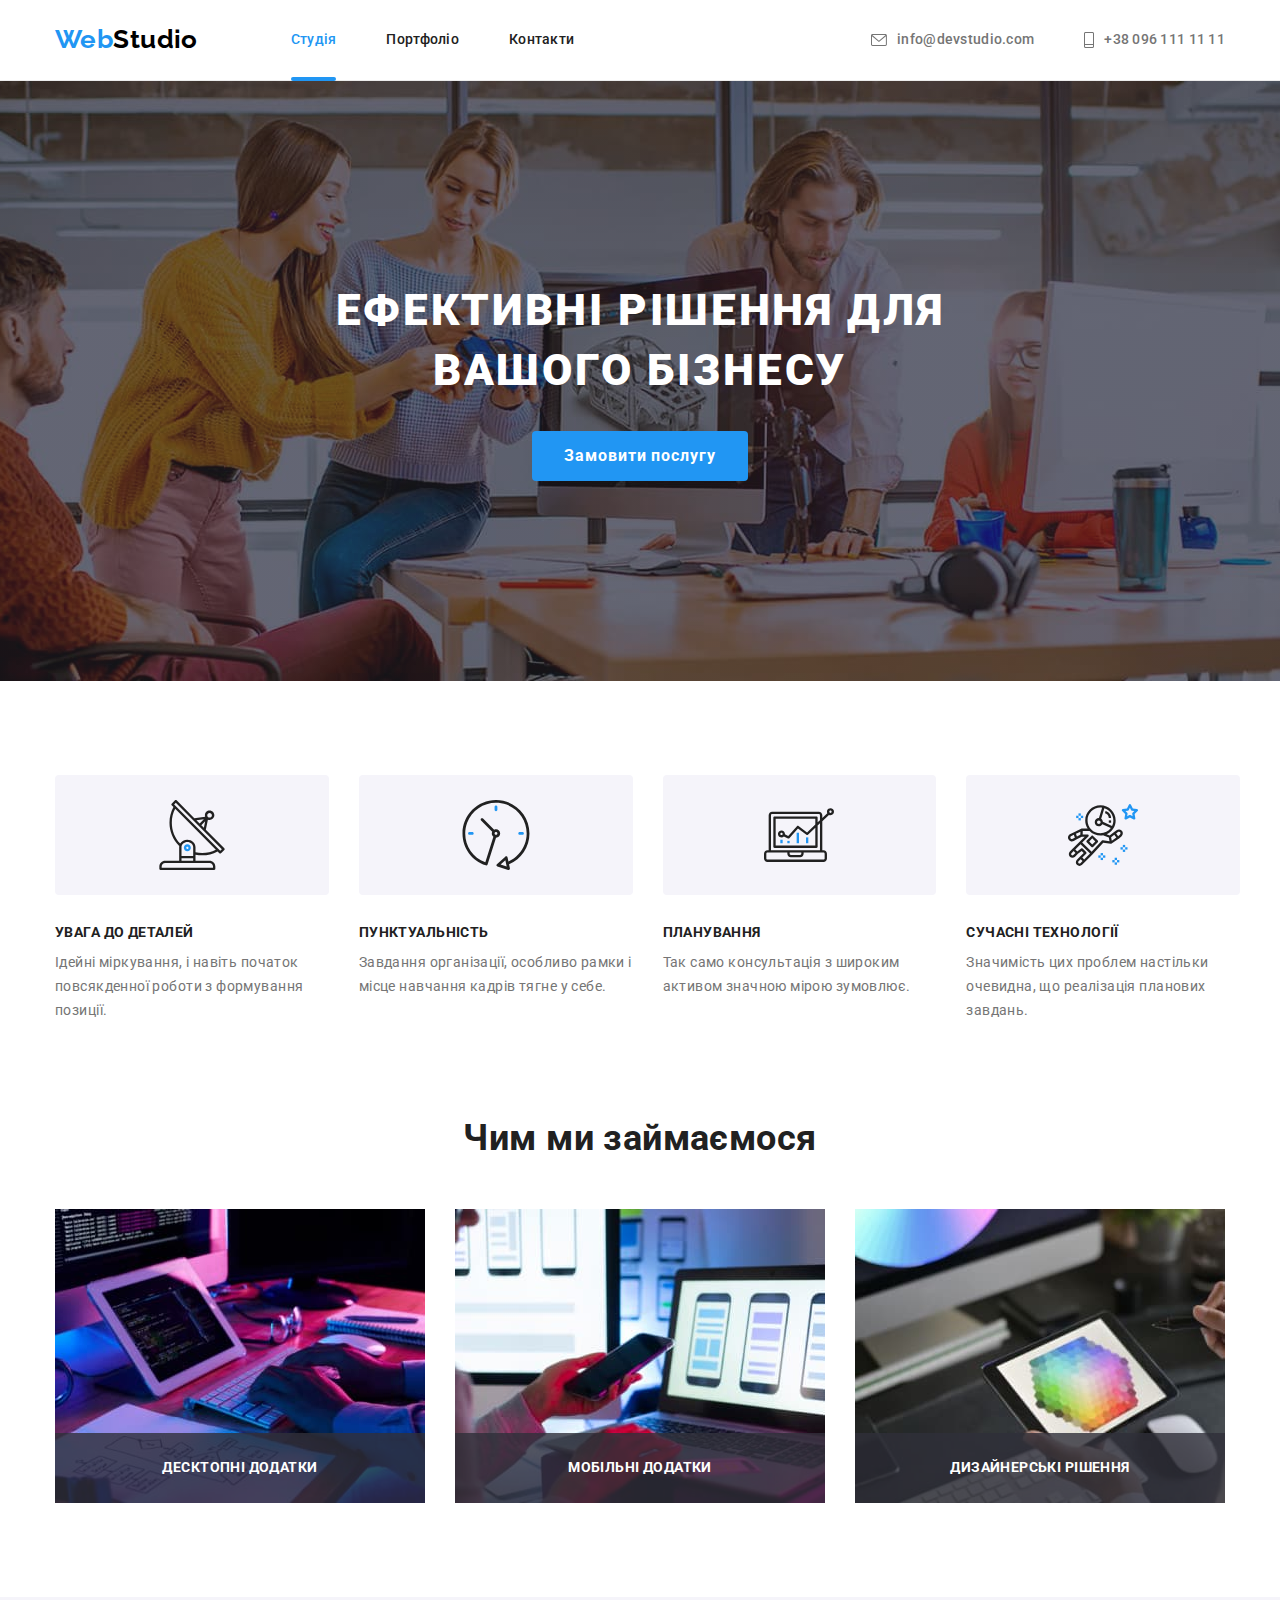
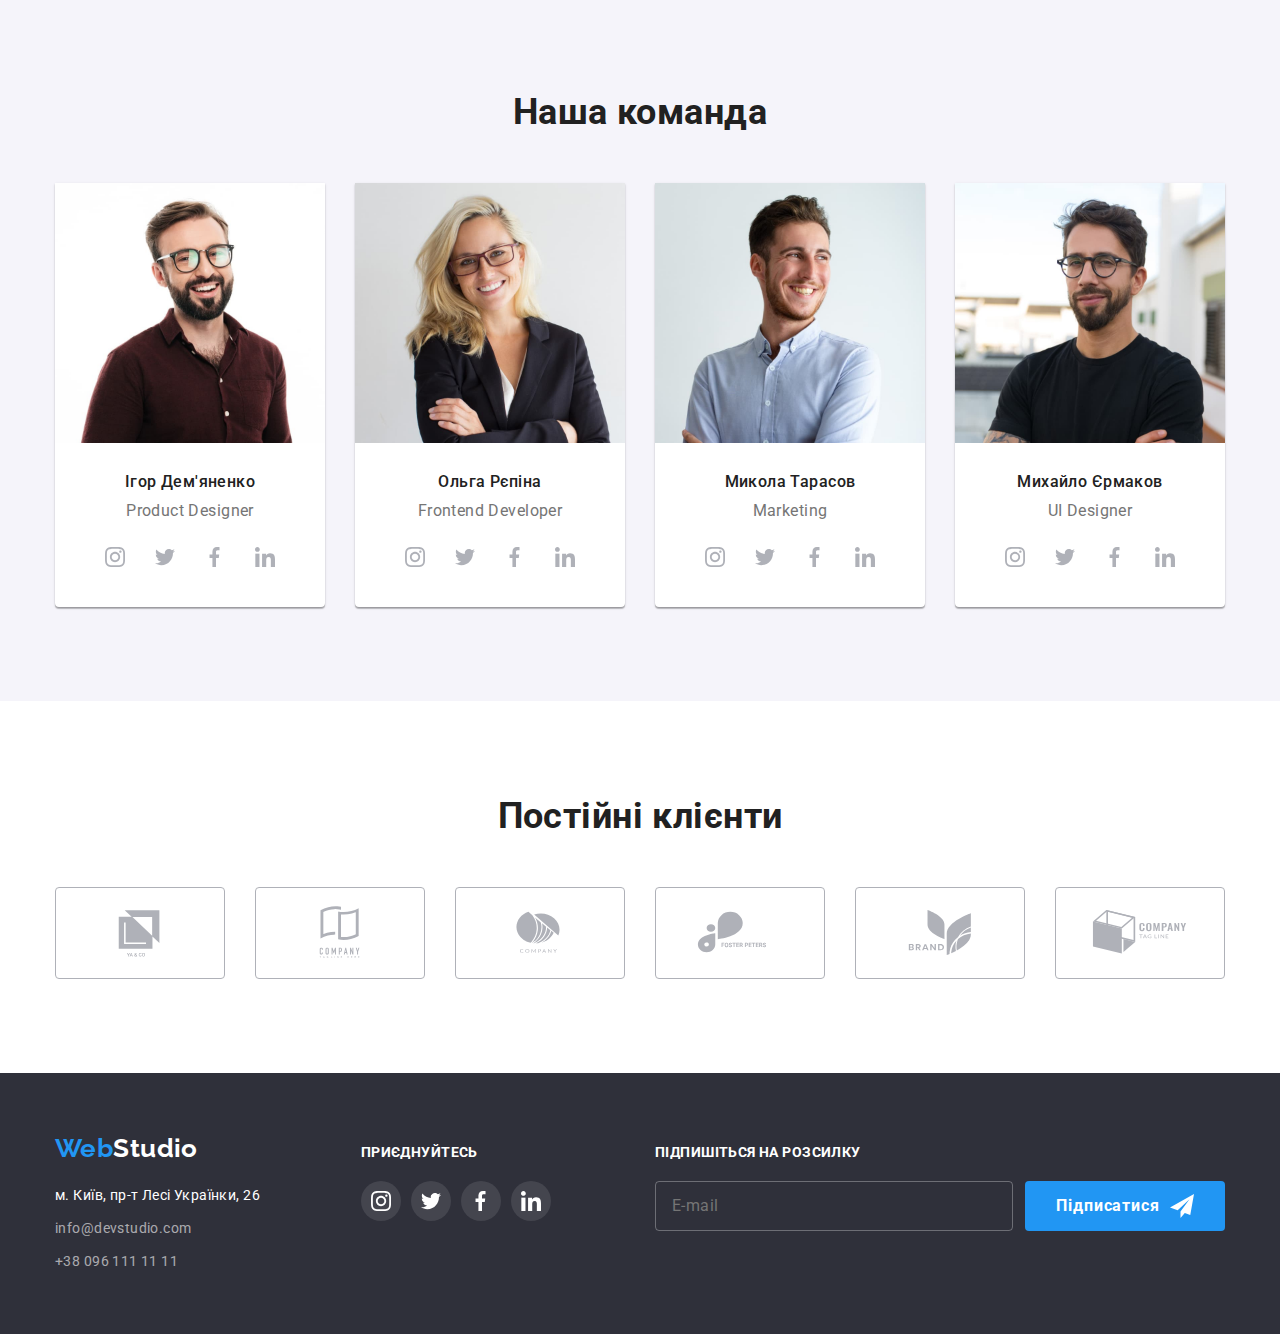
==== index.html @ f3675ee9 "copy 06 and add scss" ====
<!DOCTYPE html>
<html lang="uk">
  <head>
    <meta charset="UTF-8" />
    <meta http-equiv="X-UA-Compatible" content="IE=edge" />
    <meta name="viewport" content="width=device-width, initial-scale=1.0" />
    <title>WebStudio</title>
    <link
      href="https://fonts.googleapis.com/css2?family=Montserrat:wght@400;700&family=Raleway:wght@700&family=Roboto:wght@400;500;700;900&display=swap"
      rel="stylesheet"
    />
    <link
      rel="stylesheet"
      href="https://cdnjs.cloudflare.com/ajax/libs/modern-normalize/1.1.0/modern-normalize.min.css"
    />
    <link rel="stylesheet" href="./css/styles.css" />
  </head>
  <body>
    <!--===================Шапка=======================-->
    <header class="header">
      <div class="conteiner">
        <nav class="nav">
          <a class="logo link" href="./index.html"><span class="web">Web</span>Studio</a>
          <ul class="site-nav">
            <li class="item">
              <a class="link nav-link studio-link" href="./index.html">Студія</a>
            </li>
            <li class="item">
              <a class="link nav-link" href="./portfolio.html">Портфоліо</a>
            </li>
            <li class="item">
              <a class="link nav-link" href="/">Контакти</a>
            </li>
          </ul>
        </nav>
        <ul class="contact-header">
          <li>
            <a class="link mail" href="mailto:info@devstudio.com">
              <svg width="16" height="12" class="icon-mail">
                <use href="./images/sprite.svg#icon-leter"></use>
              </svg>
              info@devstudio.com</a
            >
          </li>
          <li>
            <a class="link tel" href="tel:+380961111111">
              <svg width="10" height="16" class="icon-tel">
                <use href="./images/sprite.svg#icon-phone"></use>
              </svg>
              +38 096 111 11 11</a
            >
          </li>
        </ul>
      </div>
    </header>
    <main>
      <!--==========Головна секція замовлення==========-->
      <section class="hero section">
        <h1 class="hero-title">Ефективні рішення для вашого бізнесу</h1>
        <button class="hero-btn" type="button" data-modal-open>Замовити послугу</button>
      </section>
      <!--==========Секція переваг==========-->
      <section class="section">
        <div class="conteiner">
          <h2 class="titel-none">Наші переваги</h2>
          <ul class="benefits">
            <li class="item">
              <div class="benefits-icon">
                <svg width="70" height="70">
                  <use href="./images/sprite.svg#icon-antenna"></use>
                </svg>
              </div>
              <h3 class="benefits-titel">Увага до деталей</h3>
              <p class="benefits-text">
                Ідейні міркування, і навіть початок повсякденної роботи з формування позиції.
              </p>
            </li>
            <li class="item">
              <div class="benefits-icon">
                <svg width="70" height="70">
                  <use href="./images/sprite.svg#icon-clock"></use>
                </svg>
              </div>

              <h3 class="benefits-titel">Пунктуальність</h3>
              <p class="benefits-text">
                Завдання організації, особливо рамки і місце навчання кадрів тягне у себе.
              </p>
            </li>
            <li class="item">
              <div class="benefits-icon">
                <svg width="70" height="70">
                  <use href="./images/sprite.svg#icon-diagram"></use>
                </svg>
              </div>

              <h3 class="benefits-titel">Планування</h3>
              <p class="benefits-text">
                Так само консультація з широким активом значною мірою зумовлює.
              </p>
            </li>
            <li class="item">
              <div class="benefits-icon">
                <svg width="70" height="70">
                  <use href="./images/sprite.svg#icon-astronaut"></use>
                </svg>
              </div>

              <h3 class="benefits-titel">Сучасні технології</h3>
              <p class="benefits-text">
                Значимість цих проблем настільки очевидна, що реалізація планових завдань.
              </p>
            </li>
          </ul>
        </div>
      </section>
      <!--==========Чим ми займаємося==========-->
      <section class="what-doing-section section">
        <div class="conteiner">
          <h2 class="titel-section">Чим ми займаємося</h2>
          <ul class="what-doing">
            <li class="item">
              <div class="what-doing-conteiner">
                <img
                  src="./images/box-1.jpg"
                  alt="Фото екрану планшета та монітора на яких проглядається HTML код"
                  width="370"
                  height="294"
                />
                <p class="text-doing">Десктопні додатки</p>
              </div>
            </li>
            <li class="item">
              <div class="what-doing-conteiner">
                <img
                  src="./images/box-2.jpg"
                  alt="Фото моніторів де показано пкриклад адаптації веб сторінки на смартфон"
                  width="370"
                  height="294"
                />
                <p class="text-doing">Мобільні додатки</p>
              </div>
            </li>
            <li class="item">
              <div class="what-doing-conteiner">
                <img
                  src="./images/box-3.jpg"
                  alt="Плітра кольорів на екрані планшету"
                  width="370"
                  height="294"
                />
                <p class="text-doing">Дизайнерські рішення</p>
              </div>
            </li>
          </ul>
        </div>
      </section>
      <!--==========Наша команда==========-->
      <section class="team-section section">
        <div class="conteiner">
          <h2 class="titel-section team-titel">Наша команда</h2>
          <ul class="team">
            <li class="item">
              <img
                src="./images/tcard-1.jpg"
                alt="На фото Ігор Дем'яненко (Product Designer)"
                width="270"
                height="260"
              />
              <h3 class="team-name">Ігор Дем'яненко</h3>
              <p class="team-position">Product Designer</p>
              <div class="team-link">
                <ul>
                  <li>
                    <a href="/">
                      <svg width="20" height="20" class="social-media">
                        <use href="./images/sprite.svg#icon-instagram"></use></svg
                    ></a>
                  </li>
                  <li>
                    <a href="/">
                      <svg width="20" height="20" class="social-media">
                        <use href="./images/sprite.svg#icon-twitter"></use></svg
                    ></a>
                  </li>
                  <li>
                    <a href="/">
                      <svg width="20" height="20" class="social-media">
                        <use href="./images/sprite.svg#icon-facebook"></use></svg
                    ></a>
                  </li>
                  <li>
                    <a href="/">
                      <svg width="20" height="20" class="social-media">
                        <use href="./images/sprite.svg#icon-linkedin"></use></svg
                    ></a>
                  </li>
                </ul>
              </div>
            </li>
            <li class="item">
              <img
                src="./images/tcard-2.jpg"
                alt="На фото Ольга Рєпіна (Frontend Developer)"
                width="270"
                height="260"
              />
              <h3 class="team-name">Ольга Рєпіна</h3>
              <p class="team-position">Frontend Developer</p>
              <div class="team-link">
                <ul>
                  <li>
                    <a href="/">
                      <svg width="20" height="20" class="social-media">
                        <use href="./images/sprite.svg#icon-instagram"></use></svg
                    ></a>
                  </li>
                  <li>
                    <a href="/">
                      <svg width="20" height="20" class="social-media">
                        <use href="./images/sprite.svg#icon-twitter"></use></svg
                    ></a>
                  </li>
                  <li>
                    <a href="/">
                      <svg width="20" height="20" class="social-media">
                        <use href="./images/sprite.svg#icon-facebook"></use></svg
                    ></a>
                  </li>
                  <li>
                    <a href="/">
                      <svg width="20" height="20" class="social-media">
                        <use href="./images/sprite.svg#icon-linkedin"></use></svg
                    ></a>
                  </li>
                </ul>
              </div>
            </li>
            <li class="item">
              <img
                src="./images/tcard-3.jpg"
                alt="На фото Микола Тарасов (Marketing)"
                width="270"
                height="260"
              />
              <h3 class="team-name">Микола Тарасов</h3>
              <p class="team-position">Marketing</p>
              <div class="team-link">
                <ul>
                  <li>
                    <a href="/">
                      <svg width="20" height="20" class="social-media">
                        <use href="./images/sprite.svg#icon-instagram"></use></svg
                    ></a>
                  </li>
                  <li>
                    <a href="/">
                      <svg width="20" height="20" class="social-media">
                        <use href="./images/sprite.svg#icon-twitter"></use></svg
                    ></a>
                  </li>
                  <li>
                    <a href="/">
                      <svg width="20" height="20" class="social-media">
                        <use href="./images/sprite.svg#icon-facebook"></use></svg
                    ></a>
                  </li>
                  <li>
                    <a href="/">
                      <svg width="20" height="20" class="social-media">
                        <use href="./images/sprite.svg#icon-linkedin"></use></svg
                    ></a>
                  </li>
                </ul>
              </div>
            </li>
            <li class="item">
              <img
                src="./images/tcard-4.jpg"
                alt="На фото Михайло Єрмаков (Ul Designer)"
                width="270"
                height="260"
              />
              <h3 class="team-name">Михайло Єрмаков</h3>
              <p class="team-position">UI Designer</p>
              <div class="team-link">
                <ul>
                  <li>
                    <a href="/">
                      <svg width="20" height="20" class="social-media">
                        <use href="./images/sprite.svg#icon-instagram"></use></svg
                    ></a>
                  </li>
                  <li>
                    <a href="/">
                      <svg width="20" height="20" class="social-media">
                        <use href="./images/sprite.svg#icon-twitter"></use></svg
                    ></a>
                  </li>
                  <li>
                    <a href="/">
                      <svg width="20" height="20" class="social-media">
                        <use href="./images/sprite.svg#icon-facebook"></use></svg
                    ></a>
                  </li>
                  <li>
                    <a href="/">
                      <svg width="20" height="20" class="social-media">
                        <use href="./images/sprite.svg#icon-linkedin"></use></svg
                    ></a>
                  </li>
                </ul>
              </div>
            </li>
          </ul>
        </div>
      </section>
      <!--====================Постійні клієнти====================-->
      <section class="client-section section">
        <div class="conteiner">
          <h2 class="titel-section clien-titel">Постійні клієнти</h2>
          <ul class="client">
            <li class="item">
              <a href="/">
                <div class="client-icon">
                  <svg width="106" height="60" class="company-icon">
                    <use href="./images/sprite.svg#icon-company-1"></use>
                  </svg>
                </div>
              </a>
            </li>
            <li class="item">
              <a href="/"
                ><div class="client-icon">
                  <svg width="106" height="60" class="company-icon">
                    <use href="./images/sprite.svg#icon-company-2"></use>
                  </svg></div
              ></a>
            </li>
            <li class="item">
              <a href="/"
                ><div class="client-icon">
                  <svg width="106" height="60" class="company-icon">
                    <use href="./images/sprite.svg#icon-company-3"></use>
                  </svg></div
              ></a>
            </li>
            <li class="item">
              <a href="/"
                ><div class="client-icon">
                  <svg width="106" height="60" class="company-icon">
                    <use href="./images/sprite.svg#icon-company-4"></use>
                  </svg></div
              ></a>
            </li>
            <li class="item">
              <a href="/"
                ><div class="client-icon">
                  <svg width="106" height="60" class="company-icon">
                    <use href="./images/sprite.svg#icon-company-5"></use>
                  </svg></div
              ></a>
            </li>
            <li class="item">
              <a href="/"
                ><div class="client-icon">
                  <svg width="106" height="60" class="company-icon">
                    <use href="./images/sprite.svg#icon-company-6"></use>
                  </svg></div
              ></a>
            </li>
          </ul>
        </div>
      </section>
    </main>
    <!--==========Підвал==========-->
    <footer class="footer">
      <div class="conteiner footer-adress">
        <div>
          <a class="logo link footer-logo" href="./index.html"
            ><span class="web">Web</span>Studio</a
          >
          <address class="address">
            <ul class="list-adress">
              <li class="list">
                <a
                  class="adress-link link"
                  href="https://goo.gl/maps/8zeP9j5eDiiV9xNEA"
                  target="_blank"
                >
                  м. Київ, пр-т Лесі Українки, 26</a
                >
              </li>
              <li class="list">
                <a class="link footer-mail" href="mailto:info@devstudio.com">info@devstudio.com</a>
              </li>
              <li class="list">
                <a class="link footer-tel" href="tel:+380961111111">+38 096 111 11 11</a>
              </li>
            </ul>
          </address>
        </div>
        <div class="join">
          <p class="join-text">Приєднуйтесь</p>
          <ul class="social-media-footer">
            <li>
              <a href="/"
                ><svg width="20" height="20" class="social-media">
                  <use href="./images/sprite.svg#icon-instagram"></use></svg
              ></a>
            </li>
            <li>
              <a href="/"
                ><svg width="20" height="20" class="social-media">
                  <use href="./images/sprite.svg#icon-twitter"></use></svg
              ></a>
            </li>
            <li>
              <a href="/"
                ><svg width="20" height="20" class="social-media">
                  <use href="./images/sprite.svg#icon-facebook"></use></svg
              ></a>
            </li>
            <li>
              <a href="/"
                ><svg width="20" height="20" class="social-media">
                  <use href="./images/sprite.svg#icon-linkedin"></use></svg
              ></a>
            </li>
          </ul>
        </div>
        <div class="sign-up">
          <p class="join-text">Підпишіться на розсилку</p>
          <form class="sign-up-form">
            <input
              type="email"
              class="sign-up-form-imput"
              name="user_email"
              placeholder="E-mail"
              required
            />
            <button type="submit" class="sing-up-btn">
              <span class="sing-up-btn-text">Підписатися</span>
            </button>
          </form>
        </div>
      </div>
    </footer>

    <!-- ==========Modal's Windows========== -->

    <div class="backdrop is-hidden" data-modal>
      <div class="order-modal">
        <button type="button" class="btn-modal" data-modal-close>
          <svg width="18px" height="18px">
            <use href="./images/sprite.svg#icon-close"></use>
          </svg>
        </button>

        <form class="modal-form">
          <p class="modal-form-titel">Залиште свої дані, ми вам передзвонимо</p>

          <label class="modal-form-label">
            <span class="modal-form-label-imput">Ім'я</span>
            <span class="modal-form-imput-icon">
              <input
                type="text"
                class="modal-form-user-input"
                name="user-name"
                required
                pattern="[a-zA-Zа-яА-ЯїЇіІ]+"
              />
              <svg width="18px" height="18px" class="modal-form-icon">
                <use href="./images/sprite.svg#icon-person"></use>
              </svg>
            </span>
          </label>

          <label class="modal-form-label">
            <span class="modal-form-label-imput">Телефон</span>
            <span class="modal-form-imput-icon">
              <input type="tel" class="modal-form-user-input" name="user-tel" required />
              <svg width="18px" height="18px" class="modal-form-icon">
                <use href="./images/sprite.svg#icon-phone-modal"></use>
              </svg>
            </span>
          </label>

          <label class="modal-form-label">
            <span class="modal-form-label-imput">Пошта</span>
            <span class="modal-form-imput-icon">
              <input type="email" class="modal-form-user-input" name="user-mail" required />
              <svg width="18px" height="18px" class="modal-form-icon">
                <use href="./images/sprite.svg#icon-leter-modal"></use>
              </svg>
            </span>
          </label>

          <label class="modal-form-label modal-form-label-textarea">
            <span class="modal-form-label-imput">Коментар</span>
            <textarea
              name="user-message"
              class="modal-form-user-message"
              placeholder="Введіть текст"
            ></textarea>
          </label>

          <label class="modal-form-user-condition">
            <input type="checkbox" class="modal-checkbox" required />
            <span class="icon-checkbox"></span>
            <span class="checkbox-text"
              >Погоджуюся з розсилкою та приймаю
              <a href="#" class="modal-form-user-condition-link">Умови договору</a>
            </span></label
          >
          <button type="submit" class="modal-form-btn-send">Відправити</button>
        </form>
      </div>
    </div>
    <script src="./js/modal.js"></script>
  </body>
</html>
---- css/styles.css ----
:root {
  --accent-color: #2196f3;
  --titel-color: #212121;
  --text-color: #757575;
  --footer-color: rgba(255, 255, 255, 0.6);
  --clien-icon: rgba(175, 177, 184, 1);
  --time-cube: cubic-bezier(0.4, 0, 0.2, 1);
}

html {
  box-sizing: border-box;
}

a {
  text-decoration: none;
  color: inherit;
}

body {
  background-color: #fff;
  color: var(--text-color);
  font-family: 'Roboto', font-family;
  font-size: 14px;
  letter-spacing: 0.03em;
}

h1,
h2,
h3,
h4,
p,
ul {
  margin: 0;
}

ul {
  padding-left: 0;
  list-style: none;
}

img {
  display: block;
  max-width: 100%;
  height: auto;
}

/* ==========hide titel========== */
.titel-none {
  position: absolute;
  width: 1px;
  height: 1px;
  margin: -1px;
  border: 0;
  padding: 0;
  white-space: nowrap;
  clip-path: inset(100%);
  clip: rect(0 0 0 0);
  overflow: hidden;
}

/* --==========header==========-- */

.conteiner {
  width: 1200px;
  margin-left: auto;
  margin-right: auto;
  align-items: center;
  padding-left: 15px;
  padding-right: 15px;
  /* outline: 1px solid rgb(248, 135, 135); */
}

.header .conteiner {
  display: flex;
  align-items: center;
}

.section {
  padding-top: 94px;
  padding-bottom: 94px;
  /* outline: 1px solid green; */
}

.header {
  border-bottom-width: 1px;
  border-bottom-style: solid;
  border-bottom-color: #ececec;
}

/* ==========logo========== */
.logo {
  font-family: 'Raleway', font-family;
  font-weight: 700;
  font-size: 26px;
  line-height: 1.19;
  color: #000000;
  padding-top: 24px;
  padding-bottom: 25px;
  margin-right: 93px;
}

.web {
  color: var(--accent-color);
}

/* ==========nav========== */

.site-nav,
.nav {
  display: flex;
  align-items: center;
}

.site-nav .item {
  margin-right: 50px;
}

.site-nav .item:last-child {
  margin-right: 0;
}

.nav-link,
.studio-link {
  position: relative;
}

.nav-link::after {
  display: inline-block;
  content: '';
  position: absolute;
  bottom: -1px;
  right: 0;

  background-color: var(--accent-color);
  border-radius: 2px;

  width: 100%;
  height: 4px;

  transform: scaleX(0);

  transition: transform 250ms var(--time-cube);
}

.nav-link:hover::after {
  transform: scaleX(1);
}

.studio-link.nav-link::after,
.portfolio-link.nav-link::after {
  transform: scaleX(1);
}

.contact-header {
  display: flex;
  margin-left: auto;
}

.contact-header .link {
  padding-top: 32px;
  padding-bottom: 32px;
}

.contact-header li:first-child {
  margin-right: 50px;
}
.contact-header a {
  display: flex;
  align-items: center;
}

.icon-mail,
.icon-tel {
  margin-right: 10px;
  fill: var(--text-color);
}

.mail .icon-mail,
.tel .icon-tel {
  transition: fill 250ms var(--time-cube);
}

.mail:hover .icon-mail,
.mail:focus .icon-mail {
  fill: var(--accent-color);
}

.tel:hover .icon-tel,
.tel:focus .icon-tel {
  fill: var(--accent-color);
}

.nav-link {
  display: block;
  font-weight: 500;
  line-height: 1.14;
  letter-spacing: 0.02em;
  color: var(--titel-color);
  padding-top: 32px;
  padding-bottom: 32px;
}

.studio-link,
.portfolio-link {
  color: var(--accent-color);
}

.mail,
.tel {
  font-weight: 500;
  line-height: 1.14;
  letter-spacing: 0.02em;
  color: var(--text-color);
}

.mail:hover,
.tel:hover,
.nav-link:hover {
  color: var(--accent-color);
}

.mail:focus,
.tel:focus,
.nav-link:focus {
  color: var(--accent-color);
}

.nav-link,
.mail,
.tel {
  transition: color 250ms var(--time-cube);
}

/* ==========body========== */
/* ==========Hero section========== */

.hero {
  text-align: center;
  padding: 200px 0;
  max-width: 1600px;
  min-height: 600px;
  background-color: #2f303a;
  background-image: linear-gradient(to right, rgba(47, 48, 58, 0.4), rgba(47, 48, 58, 0.4)),
    url(../images/background.jpg);
  background-size: cover;
  background-position: center;
  margin: 0 auto;
}

.hero-title {
  font-weight: 900;
  font-size: 44px;
  line-height: 1.36;
  letter-spacing: 0.06em;
  text-transform: uppercase;
  color: #fff;
  margin-bottom: 30px;
  width: 696px;
  margin-left: auto;
  margin-right: auto;
}

.hero-btn {
  font-weight: 700;
  font-size: 16px;
  line-height: 1.88;
  letter-spacing: 0.06em;
  background-color: var(--accent-color);
  color: #fff;
  cursor: pointer;
  border: 0;
  padding: 10px 32px;
  border-radius: 4px;
  transition: background-color 250ms var(--time-cube);
}

.hero-btn:hover,
.hero-btn:focus {
  background-color: #188ce8;
}

/* ==========Benefits section========== */

.benefits,
.what-doing,
.team {
  display: flex;
  margin-left: -15px;
  margin-right: -15px;
}

.benefits .item {
  width: calc((100% - 90px) / 4);
  margin-right: 15px;
  margin-left: 15px;
}

.benefits-icon {
  display: flex;
  background: #f5f4fa;
  height: 120px;
  border-radius: 4px;
  justify-content: center;
  align-items: center;
}

.benefits .item:last-child {
  margin-right: 0;
}

.benefits-titel {
  margin-bottom: 10px;
  margin-top: 30px;
  font-size: 14px;
  line-height: 1.14;
  text-transform: uppercase;
  color: var(--titel-color);
}

.benefits-text {
  line-height: 1.71;
}

/* ==========What we doing========== */

.what-doing-section {
  padding-top: 0;
}

.titel-section {
  font-size: 36px;
  line-height: 1.17;
  text-align: center;
  color: var(--titel-color);
  margin-bottom: 50px;
}

.what-doing .item {
  position: relative;
  width: calc((100% - 60px) / 3);
  margin-right: 15px;
  margin-left: 15px;
}

.what-doing-conteiner {
  position: relative;
}

.what-doing .item:last-child {
  margin-bottom: 0;
}

.text-doing {
  display: flex;
  align-items: center;
  justify-content: center;
  position: absolute;
  bottom: 0;
  width: 100%;
  height: 70px;
  text-transform: uppercase;
  font-weight: 700;
  line-height: 1.14;
  background: rgba(47, 48, 58, 0.8);
  color: #ffffff;
}

/* ==========Our team========== */

.team-section {
  background-color: #f5f4fa;
}

.team .item {
  width: calc((100% - 90px) / 4);
  margin-left: 15px;
  margin-right: 15px;
  background-color: #ffffff;
  box-shadow: 0px 1px 3px rgba(0, 0, 0, 0.12), 0px 1px 1px rgba(0, 0, 0, 0.14),
    0px 2px 1px rgba(0, 0, 0, 0.2);
  border-radius: 0px 0px 4px 4px;
}

.team-name {
  font-weight: 500;
  font-size: 16px;
  line-height: 1.18;
  color: var(--titel-color);
  text-align: center;
  padding-top: 30px;
}

.team-position {
  font-size: 16px;
  line-height: 1.18;
  text-align: center;
  margin-top: 10px;
  margin-bottom: 16px;
}

.social-media {
  fill: var(--clien-icon);

  transition: fill 250ms var(--time-cube);
}

.team-link {
  display: flex;
  margin-bottom: 30px;
}

.team-link ul {
  margin-left: auto;
  margin-right: auto;
  display: flex;
  gap: 10px;
  /* text-align: center;
  align-items: center; */
}

.team-link a {
  display: flex;
  margin-left: auto;
  margin-right: auto;
  height: 20px;
  width: 40px;
  height: 40px;
  align-items: center;
  justify-content: center;
  border-radius: 50%;

  transition: background-color 250ms var(--time-cube);
}

.team-link a:hover .social-media,
.team-link a:focus .social-media {
  fill: #fff;
}

.team-link a:hover,
.team-link a:focus {
  background-color: var(--accent-color);
}

/* ==========Client========== */

.client {
  display: flex;
  gap: 30px;
}

.client-icon {
  display: flex;
  justify-content: center;
  align-items: center;
  border: 1px solid var(--clien-icon);
  border-radius: 4px;
  width: 170px;
  height: 92px;
}

.client svg {
  fill: var(--clien-icon);
}

.client-icon:hover,
.client-icon:focus {
  border-color: var(--accent-color);
}

.client-icon:hover .company-icon,
.client-icon:focus .company-icon {
  fill: var(--accent-color);
}

.client-icon {
  transition: border-color 250ms var(--time-cube);
}

.company-icon {
  transition: fill 250ms var(--time-cube);
}

/* ==========Footer========== */
.address {
  font-style: normal;
  line-height: 1.71;
  color: #fff;
  margin-top: 20px;
  text-align: left;
}

.footer {
  padding: 60px 0;
  background-color: #2f303a;
}

.footer-adress {
  display: flex;
  align-items: baseline;
}

.footer-logo,
.adress-link {
  color: #fff;
  padding: 0;
}

.footer-logo {
  display: block;
  max-width: 145px;
}

.list-adress {
  max-width: 231px;
}

.list-adress .list {
  margin-bottom: 9px;
}

.list-adress .list:last-child {
  margin-bottom: 0;
}

.footer-mail,
.footer-tel {
  color: rgba(255, 255, 255, 0.6);

  transition: color 250ms var(--time-cube);
}

.footer-mail:hover,
.footer-tel:hover {
  color: var(--accent-color);
}

.footer-mail:focus,
.footer-tel:focus {
  color: var(--accent-color);
}

.social-media-footer {
  display: flex;
  gap: 10px;
}

.join {
  margin-left: 70px;
}

.join-text {
  text-transform: uppercase;
  font-weight: 700;
  line-height: 1.14;
  color: #ffffff;
  margin-bottom: 20px;
}

.social-media svg {
  fill: #fff;
}

.social-media-footer a {
  display: flex;
  margin-left: auto;
  margin-right: auto;
  height: 20px;
  width: 40px;
  height: 40px;
  align-items: center;
  justify-content: center;
  background-color: rgba(255, 255, 255, 0.1);
  border-radius: 50%;

  transition: background-color 250ms var(--time-cube);
}

.social-media-footer a:hover,
.social-media-footer a:focus {
  background-color: var(--accent-color);
}

.social-media-footer .social-media {
  fill: #fff;
}

.sign-up {
  display: flex;
  flex-direction: column;
  margin-left: auto;
}

.sign-up-form {
  display: flex;
  align-items: center;
}

.sign-up-form-imput {
  padding: 15px 16px;
  width: 358px;
  height: 50px;
  border: 1px solid rgba(255, 255, 255, 0.3);
  background-color: inherit;
  border-radius: 4px;
  font-size: 16px;
  line-height: 1.25;
  letter-spacing: 0.03em;
  outline: none;
  color: #fff;
  box-shadow: 0px 4px 4p rgba(0, 0, 0, 0.15);
  transition: border 250ms var(--time-cube);
}

.sign-up-form-imput:focus-within {
  border: 1px solid var(--accent-color);
}

.sing-up-btn {
  margin-left: 12px;
  min-width: 200px;
  height: 50px;
  border: 0;
  font-weight: 700;
  font-size: 16px;
  line-height: 1.88;
  letter-spacing: 0.06em;
  background-color: var(--accent-color);
  color: #fff;
  cursor: pointer;
  border-radius: 4px;
  transition: background-color 250ms var(--time-cube);
}

.sing-up-btn:hover,
.sing-up-btn:focus {
  background-color: #188ce8;
}

.sing-up-btn-text {
  display: flex;
  align-items: center;
  justify-content: center;
}

.sing-up-btn-text::after {
  display: inline-flex;
  width: 24px;
  height: 24px;
  content: '';
  background-image: url(../images/plane.svg);
  margin-left: 10px;
}

/* ====================portfolio==================== */

.portfolio-btn {
  font-family: inherit;
  font-weight: 500;
  font-size: 16px;
  line-height: 1.62;
  text-align: center;
  color: var(--titel-color);
  cursor: pointer;

  transition: background-color 250ms var(--time-cube), color 250ms var(--time-cube),
    box-shadow 250ms var(--time-cube);
}

.portfolio-btn:hover,
.portfolio-btn:focus {
  color: #fff;
  background-color: var(--accent-color);
  box-shadow: 0px 3px 1px rgba(0, 0, 0, 0.1), 0px 1px 2px rgba(0, 0, 0, 0.08),
    0px 2px 2px rgba(0, 0, 0, 0.12);
}

.all-btn {
  color: #fff;
  background-color: var(--accent-color);
  box-shadow: 0px 3px 1px rgba(0, 0, 0, 0.1), 0px 1px 2px rgba(0, 0, 0, 0.08),
    0px 2px 2px rgba(0, 0, 0, 0.12);
}

.portfolio-titel {
  font-size: 18px;
  line-height: 2;
  letter-spacing: 0.06em;
  color: var(--titel-color);
}

.portfolio-description {
  font-size: 16px;
  line-height: 1.88;
  color: var(--text-color);
  margin-top: 4px;
}

.portfolio-button {
  display: flex;
  justify-content: center;
  margin-bottom: 50px;
}

.portfolio-button .portfolio-btn {
  margin-right: 8px;
  padding: 6px 25px;
  border: none;
  border-radius: 4px;
}

.portfolio-button:last-child {
  margin: 0;
}

.portfolio {
  display: flex;
  flex-wrap: wrap;
}

.portfolio .item {
  width: calc((100% - 60px) / 3);
  margin-right: 30px;
  margin-bottom: 30px;
}

.portfolio .item:nth-last-child(-n + 3) {
  margin-bottom: 0;
}

.portfolio a {
  display: block;
  transition: box-shadow 250ms var(--time-cube);
}

.portfolio a:hover,
.portfolio a:focus {
  box-shadow: 0px 1px 1px rgba(0, 0, 0, 0.12), 0px 4px 4px rgba(0, 0, 0, 0.06),
    1px 4px 6px rgba(0, 0, 0, 0.16);
}

.portfolio-card {
  border-right-width: 1px;
  border-right-style: solid;
  border-right-color: #eeeeee;

  border-bottom-width: 1px;
  border-bottom-style: solid;
  border-bottom-color: #eeeeee;

  border-left-width: 1px;
  border-left-style: solid;
  border-left-color: #eeeeee;

  padding: 20px 24px;
}

.portfolio .item:nth-child(3n) {
  margin-right: 0;
}

.portfolio-img {
  position: relative;
  overflow: hidden;
}

.portfolio-text {
  height: 100%;
  width: 100%;
  font-size: 18px;
  line-height: 1.56;
  letter-spacing: 0.03em;
  color: #fff;
  overflow: auto;
}

.portfilio-overlay {
  position: absolute;
  display: inline-block;
  background-color: rgba(33, 150, 243, 0.9);
  bottom: 0;
  width: 100%;
  padding: 63px 24px;

  transform: translateY(100%);
  transition: transform 250ms var(--time-cube);
  visibility: hidden;
}

.portfolio a:hover .portfilio-overlay,
.portfolio a:focus .portfilio-overlay {
  transform: translateY(0);
  visibility: visible;
}

/* ==========Modal's Windows========== */

.backdrop {
  position: fixed;
  top: 0;
  left: 0;
  width: 100%;
  height: 100%;
  background-color: rgba(0, 0, 0, 0.2);
  z-index: 99;

  visibility: visible;
  opacity: 1;
  transition: opacity 250ms var(--time-cube), visibility 250ms var(--time-cube) 0s;
}

.order-modal {
  position: absolute;
  top: 50%;
  left: 50%;

  width: 528px;
  height: 581px;
  background-color: #fff;
  border-radius: 4px;
  box-shadow: 0px 1px 3px rgba(0, 0, 0, 0.12), 0px 1px 1px rgba(0, 0, 0, 0.14),
    0px 2px 1px rgba(0, 0, 0, 0.2);

  transform: translate(-50%, -50%) scale(1);
  opacity: 1;

  transition: transform 250ms var(--time-cube);
}

.backdrop.is-hidden {
  visibility: hidden;
  opacity: 0;
  pointer-events: none;
}

.backdrop.is-hidden .order-modal {
  transform: translate(-50%, -50%) scale(0.8);
}

.btn-modal {
  position: absolute;
  top: 8px;
  right: 8px;

  display: flex;
  justify-content: center;
  align-items: center;
  width: 30px;
  height: 30px;
  border-radius: 50px;
  cursor: pointer;
  padding: 0;
  background-color: #fff;
  border: 1px solid rgba(0, 0, 0, 0.1);

  transition: fill 250ms var(--time-cube);
}

.btn-modal:hover,
.btn-modal:focus {
  fill: var(--accent-color);
}

.modal-form,
.modal-form-label {
  display: flex;
  flex-direction: column;
  justify-content: center;
}

.modal-form {
  border: 0;
  padding: 40px;
}

.modal-form-label {
  position: relative;
  margin-bottom: 10px;
}

.modal-form-label-textarea {
  margin-bottom: 20px;
}

.modal-form-titel {
  font-weight: 700;
  font-size: 20px;
  line-height: 1.15;
  text-align: center;
  letter-spacing: 0.03em;
  color: var(--titel-color);
  margin-bottom: 12px;
}

.modal-form-label-imput {
  font-size: 12px;
  line-height: 1.17;
  letter-spacing: 0.01em;
  color: var(--text-color);
}

.modal-form-user-input {
  width: 100%;
  height: 40px;
  padding: 12px 16px 12px 42px;
  border-radius: 4px;
  outline: none;
  border: 1px solid rgba(33, 33, 33, 0.2);
  transition: border 250ms var(--time-cube);
}

.modal-form-user-message {
  resize: none;
  padding: 12px 16px;
  height: 120px;
  width: 100%;
  margin-top: 4px;
  border-radius: 4px;
  outline: none;
  border: 1px solid rgba(33, 33, 33, 0.2);
  transition: border 250ms var(--time-cube);
}

.checkbox-text {
  line-height: 1.71;
  color: #757575;
  margin-left: 8px;
}

.modal-form-btn-send {
  margin-left: auto;
  margin-right: auto;
  margin-top: 30px;
  min-width: 200px;
  height: 50px;
  border: 0;
  font-weight: 700;
  font-size: 16px;
  line-height: 1.88;
  letter-spacing: 0.06em;
  background-color: var(--accent-color);
  color: #fff;
  cursor: pointer;
  border-radius: 4px;
  box-shadow: 0px 4px 4px rgba(0, 0, 0, 0.15);
  transition: background-color 250ms var(--time-cube);
}

.modal-form-btn-send:hover,
.modal-form-btn-send:focus {
  background-color: #188ce8;
}

.modal-form-user-input:focus-within,
.modal-form-user-message:focus-within {
  border: 1px solid var(--accent-color);
}

.modal-form-user-condition {
  display: inline-block;
  margin-left: auto;
  margin-right: auto;
}

.modal-form-user-condition-link {
  text-decoration: underline;
  color: var(--accent-color);
}

.modal-form-imput-icon {
  position: relative;
  display: block;
  margin-top: 4px;
}

.modal-form-icon {
  position: absolute;
  top: 50%;
  left: 12px;
  transform: translateY(-50%);
  width: 18px;
  height: 18px;
  transition: fill 250ms var(--time-cube);
}

.modal-form-user-input:focus-within + .modal-form-icon {
  fill: var(--accent-color);
}

.modal-checkbox {
  position: absolute;
  appearance: none;
}

.modal-form-user-condition {
  display: flex;
  align-items: center;
}

.icon-checkbox {
  display: inline-block;
  width: 16px;
  height: 15px;
  background-image: url(../images/checkbox-border.svg);
  transition: background-image 250ms var(--time-cube);
}

.modal-checkbox:checked + .icon-checkbox {
  background-image: url(../images/checkbox-icon.svg);
}
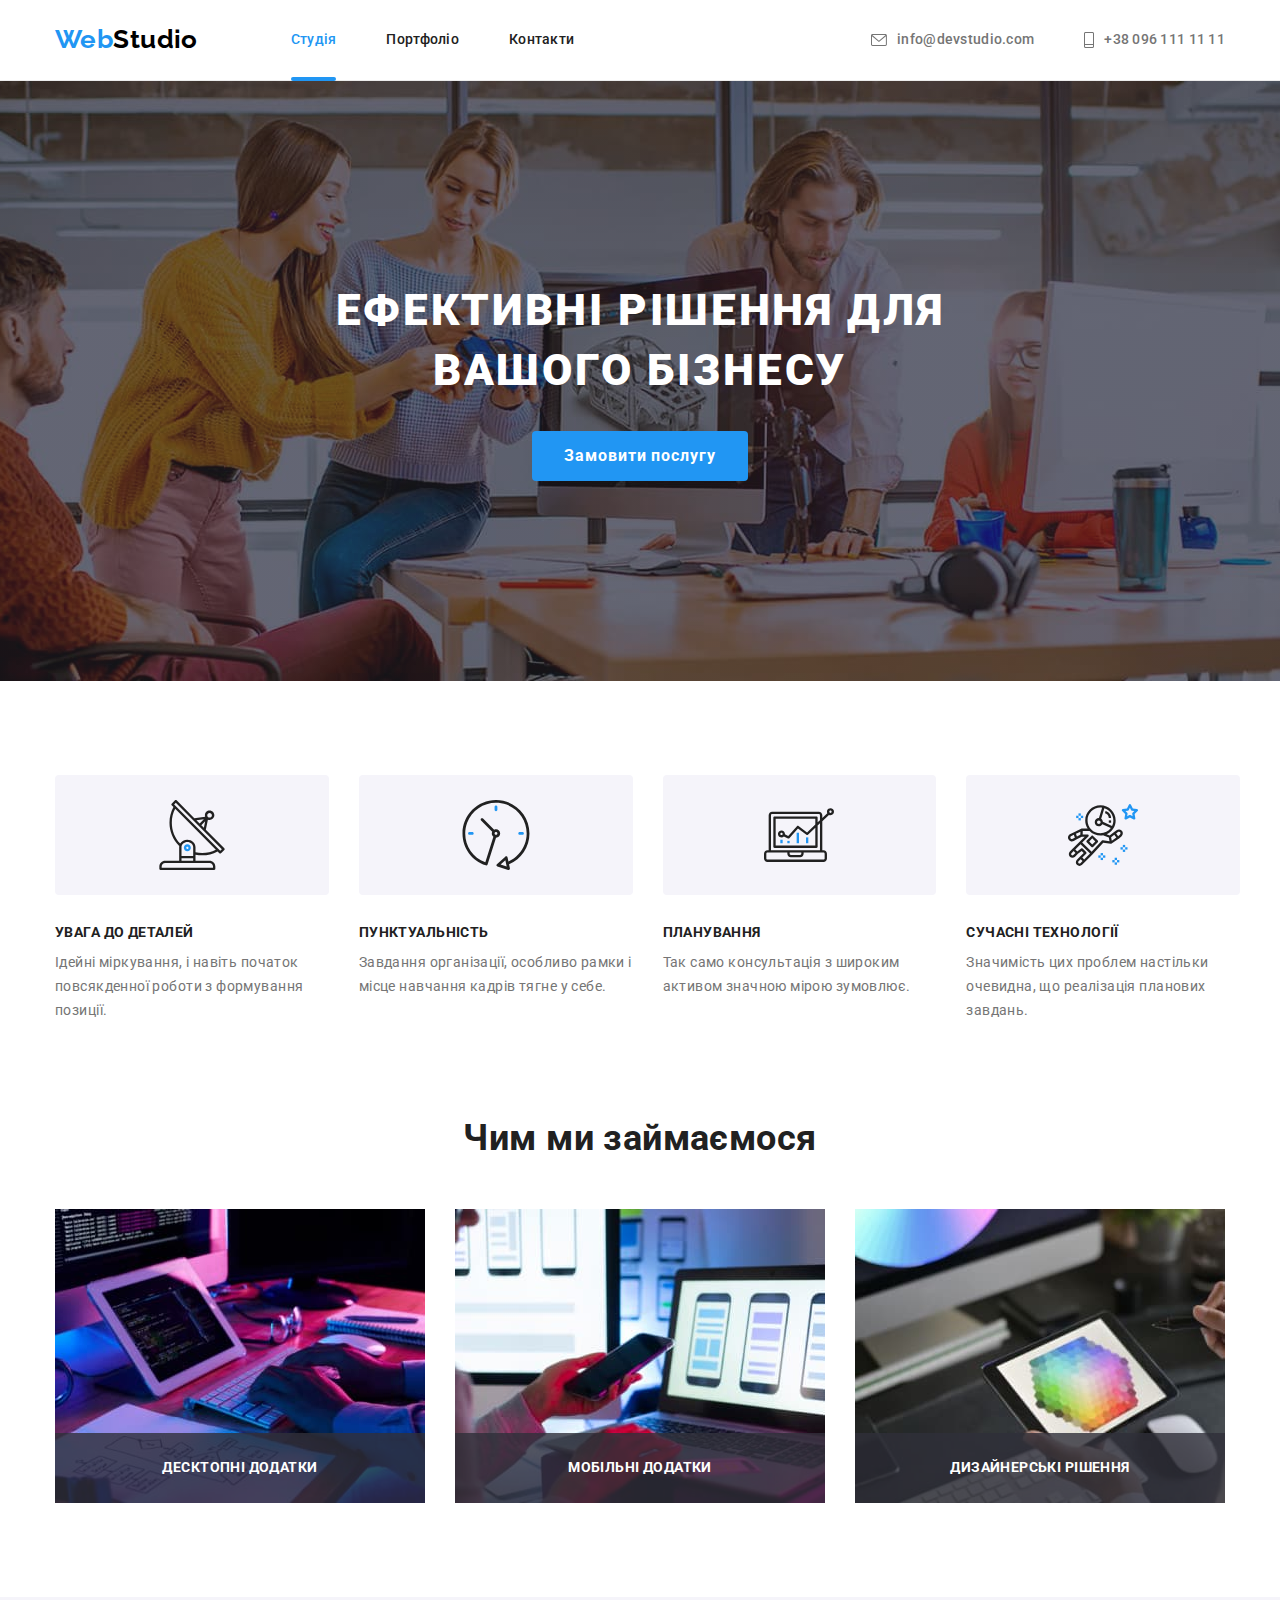
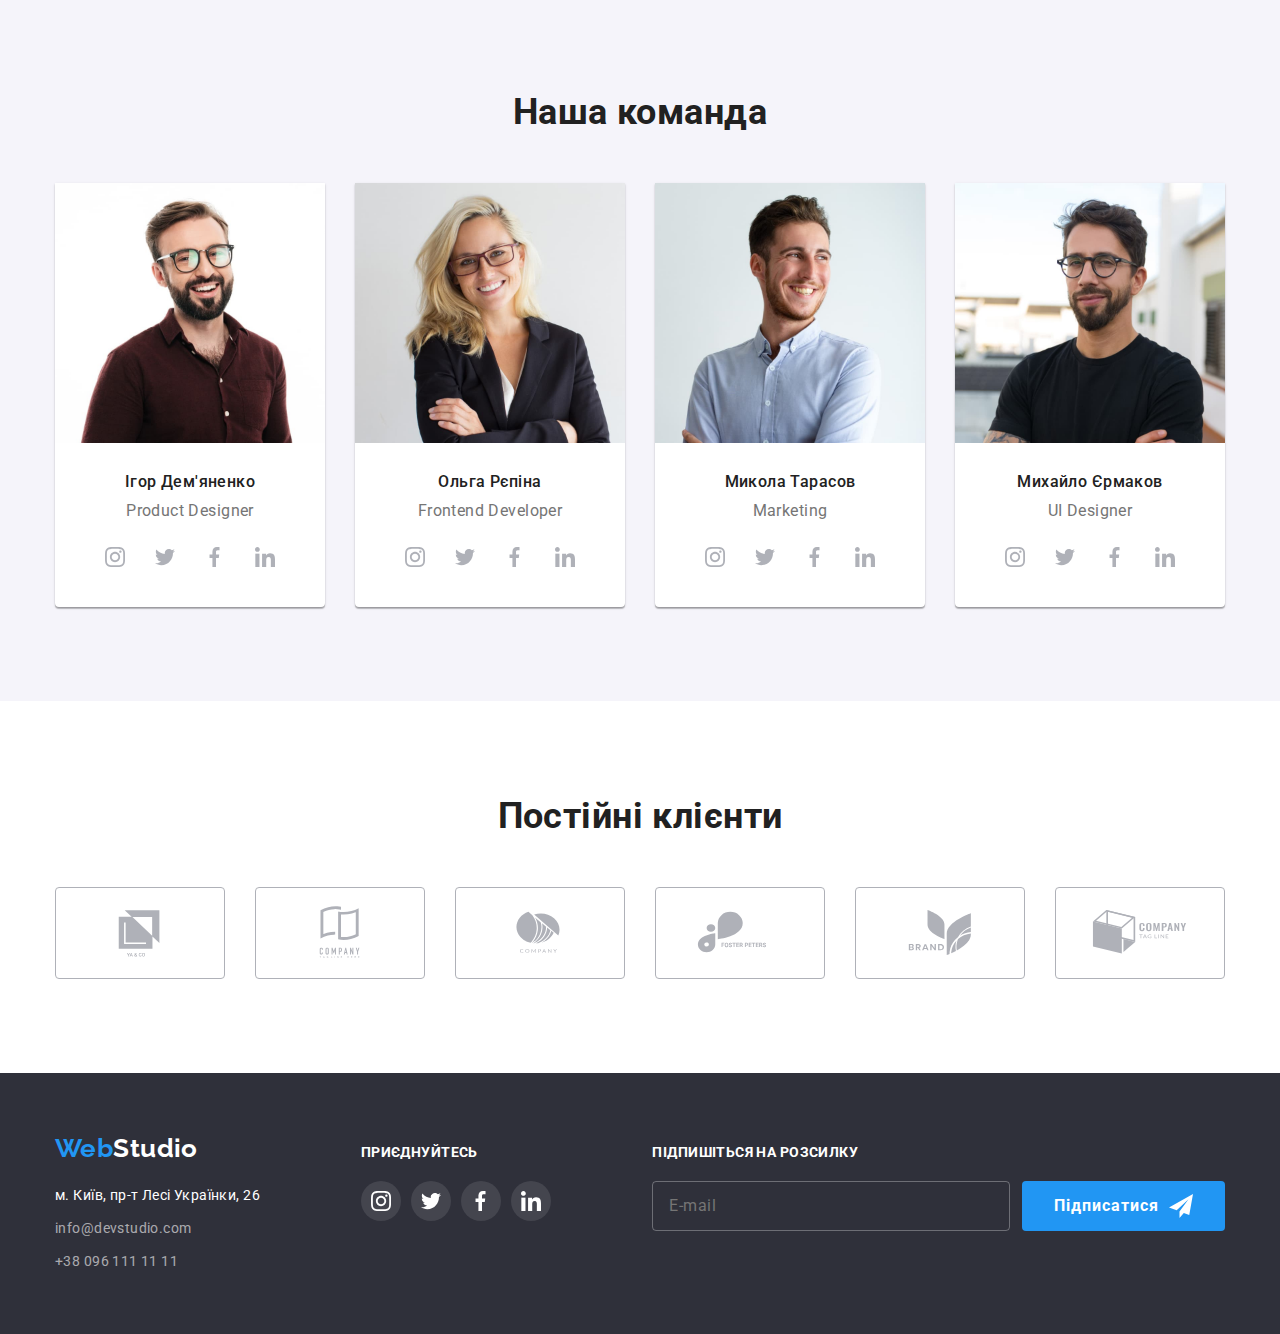
==== commit 809d0854: "BEM" ====
--- a/index.html
+++ b/index.html
@@ -19,32 +19,34 @@
     <!--===================Шапка=======================-->
     <header class="header">
       <div class="conteiner">
-        <nav class="nav">
-          <a class="logo link" href="./index.html"><span class="web">Web</span>Studio</a>
-          <ul class="site-nav">
-            <li class="item">
-              <a class="link nav-link studio-link" href="./index.html">Студія</a>
-            </li>
-            <li class="item">
-              <a class="link nav-link" href="./portfolio.html">Портфоліо</a>
-            </li>
-            <li class="item">
-              <a class="link nav-link" href="/">Контакти</a>
+        <nav class="header__nav">
+          <a class="logo" href="./index.html"><span class="logo__web">Web</span>Studio</a>
+          <ul class="navigation">
+            <!-- site-nav -->
+            <li class="navigation__item">
+              <!-- item -->
+              <a class="navigation__link navigation__link--current" href="./index.html">Студія</a>
+            </li>
+            <li class="navigation__item">
+              <a class="navigation__link" href="./portfolio.html">Портфоліо</a>
+            </li>
+            <li class="navigation__item">
+              <a class="navigation__link" href="/">Контакти</a>
             </li>
           </ul>
         </nav>
-        <ul class="contact-header">
-          <li>
-            <a class="link mail" href="mailto:info@devstudio.com">
-              <svg width="16" height="12" class="icon-mail">
+        <ul class="contact">
+          <li class="contact__item">
+            <a class="contact__mail-tel" href="mailto:info@devstudio.com">
+              <svg width="16" height="12" class="contact__icon">
                 <use href="./images/sprite.svg#icon-leter"></use>
               </svg>
               info@devstudio.com</a
             >
           </li>
-          <li>
-            <a class="link tel" href="tel:+380961111111">
-              <svg width="10" height="16" class="icon-tel">
+          <li class="contact__item">
+            <a class="contact__mail-tel" href="tel:+380961111111">
+              <svg width="10" height="16" class="contact__icon">
                 <use href="./images/sprite.svg#icon-phone"></use>
               </svg>
               +38 096 111 11 11</a
@@ -56,58 +58,59 @@
     <main>
       <!--==========Головна секція замовлення==========-->
       <section class="hero section">
-        <h1 class="hero-title">Ефективні рішення для вашого бізнесу</h1>
-        <button class="hero-btn" type="button" data-modal-open>Замовити послугу</button>
+        <h1 class="hero__title">Ефективні рішення для вашого бізнесу</h1>
+        <button class="button" type="button" data-modal-open>Замовити послугу</button>
       </section>
+
       <!--==========Секція переваг==========-->
       <section class="section">
         <div class="conteiner">
-          <h2 class="titel-none">Наші переваги</h2>
-          <ul class="benefits">
-            <li class="item">
-              <div class="benefits-icon">
+          <h2 class="hidden">Наші переваги</h2>
+          <ul class="benefits__list">
+            <li class="benefits__item">
+              <div class="benefits__icon">
                 <svg width="70" height="70">
                   <use href="./images/sprite.svg#icon-antenna"></use>
                 </svg>
               </div>
-              <h3 class="benefits-titel">Увага до деталей</h3>
-              <p class="benefits-text">
+              <h3 class="benefits__titel">Увага до деталей</h3>
+              <p class="benefits__text">
                 Ідейні міркування, і навіть початок повсякденної роботи з формування позиції.
               </p>
             </li>
-            <li class="item">
-              <div class="benefits-icon">
+            <li class="benefits__item">
+              <div class="benefits__icon">
                 <svg width="70" height="70">
                   <use href="./images/sprite.svg#icon-clock"></use>
                 </svg>
               </div>
 
-              <h3 class="benefits-titel">Пунктуальність</h3>
-              <p class="benefits-text">
+              <h3 class="benefits__titel">Пунктуальність</h3>
+              <p class="benefits__text">
                 Завдання організації, особливо рамки і місце навчання кадрів тягне у себе.
               </p>
             </li>
-            <li class="item">
-              <div class="benefits-icon">
+            <li class="benefits__item">
+              <div class="benefits__icon">
                 <svg width="70" height="70">
                   <use href="./images/sprite.svg#icon-diagram"></use>
                 </svg>
               </div>
 
-              <h3 class="benefits-titel">Планування</h3>
-              <p class="benefits-text">
+              <h3 class="benefits__titel">Планування</h3>
+              <p class="benefits__text">
                 Так само консультація з широким активом значною мірою зумовлює.
               </p>
             </li>
-            <li class="item">
-              <div class="benefits-icon">
+            <li class="benefits__item">
+              <div class="benefits__icon">
                 <svg width="70" height="70">
                   <use href="./images/sprite.svg#icon-astronaut"></use>
                 </svg>
               </div>
 
-              <h3 class="benefits-titel">Сучасні технології</h3>
-              <p class="benefits-text">
+              <h3 class="benefits__titel">Сучасні технології</h3>
+              <p class="benefits__text">
                 Значимість цих проблем настільки очевидна, що реалізація планових завдань.
               </p>
             </li>
@@ -115,197 +118,197 @@
         </div>
       </section>
       <!--==========Чим ми займаємося==========-->
-      <section class="what-doing-section section">
+      <section class="section occupation">
         <div class="conteiner">
-          <h2 class="titel-section">Чим ми займаємося</h2>
-          <ul class="what-doing">
-            <li class="item">
-              <div class="what-doing-conteiner">
+          <h2 class="section__titel">Чим ми займаємося</h2>
+          <ul class="occupation__list">
+            <li class="occupation__item">
+              <div class="occupation__titel">
                 <img
                   src="./images/box-1.jpg"
                   alt="Фото екрану планшета та монітора на яких проглядається HTML код"
                   width="370"
                   height="294"
                 />
-                <p class="text-doing">Десктопні додатки</p>
-              </div>
-            </li>
-            <li class="item">
-              <div class="what-doing-conteiner">
+                <p class="occupation__text">Десктопні додатки</p>
+              </div>
+            </li>
+            <li class="occupation__item">
+              <div class="occupation__titel">
                 <img
                   src="./images/box-2.jpg"
                   alt="Фото моніторів де показано пкриклад адаптації веб сторінки на смартфон"
                   width="370"
                   height="294"
                 />
-                <p class="text-doing">Мобільні додатки</p>
-              </div>
-            </li>
-            <li class="item">
-              <div class="what-doing-conteiner">
+                <p class="occupation__text">Мобільні додатки</p>
+              </div>
+            </li>
+            <li class="occupation__item">
+              <div class="occupation__titel">
                 <img
                   src="./images/box-3.jpg"
                   alt="Плітра кольорів на екрані планшету"
                   width="370"
                   height="294"
                 />
-                <p class="text-doing">Дизайнерські рішення</p>
+                <p class="occupation__text">Дизайнерські рішення</p>
               </div>
             </li>
           </ul>
         </div>
       </section>
       <!--==========Наша команда==========-->
-      <section class="team-section section">
+      <section class="section team">
         <div class="conteiner">
-          <h2 class="titel-section team-titel">Наша команда</h2>
-          <ul class="team">
-            <li class="item">
+          <h2 class="section__titel">Наша команда</h2>
+          <ul class="team__list">
+            <li class="team__item">
               <img
                 src="./images/tcard-1.jpg"
                 alt="На фото Ігор Дем'яненко (Product Designer)"
                 width="270"
                 height="260"
               />
-              <h3 class="team-name">Ігор Дем'яненко</h3>
-              <p class="team-position">Product Designer</p>
-              <div class="team-link">
-                <ul>
-                  <li>
-                    <a href="/">
-                      <svg width="20" height="20" class="social-media">
+              <h3 class="team__ppl">Ігор Дем'яненко</h3>
+              <p class="team__position">Product Designer</p>
+              <div class="socialmedia">
+                <ul class="socialmedia__list">
+                  <li>
+                    <a class="socialmedia__link" href="/">
+                      <svg width="20" height="20" class="socialmedia__icon">
                         <use href="./images/sprite.svg#icon-instagram"></use></svg
                     ></a>
                   </li>
                   <li>
-                    <a href="/">
-                      <svg width="20" height="20" class="social-media">
+                    <a class="socialmedia__link" href="/">
+                      <svg width="20" height="20" class="socialmedia__icon">
                         <use href="./images/sprite.svg#icon-twitter"></use></svg
                     ></a>
                   </li>
                   <li>
-                    <a href="/">
-                      <svg width="20" height="20" class="social-media">
+                    <a class="socialmedia__link" href="/">
+                      <svg width="20" height="20" class="socialmedia__icon">
                         <use href="./images/sprite.svg#icon-facebook"></use></svg
                     ></a>
                   </li>
                   <li>
-                    <a href="/">
-                      <svg width="20" height="20" class="social-media">
+                    <a class="socialmedia__link" href="/">
+                      <svg width="20" height="20" class="socialmedia__icon">
                         <use href="./images/sprite.svg#icon-linkedin"></use></svg
                     ></a>
                   </li>
                 </ul>
               </div>
             </li>
-            <li class="item">
+            <li class="team__item">
               <img
                 src="./images/tcard-2.jpg"
                 alt="На фото Ольга Рєпіна (Frontend Developer)"
                 width="270"
                 height="260"
               />
-              <h3 class="team-name">Ольга Рєпіна</h3>
-              <p class="team-position">Frontend Developer</p>
-              <div class="team-link">
-                <ul>
-                  <li>
-                    <a href="/">
-                      <svg width="20" height="20" class="social-media">
+              <h3 class="team__ppl">Ольга Рєпіна</h3>
+              <p class="team__position">Frontend Developer</p>
+              <div class="socialmedia">
+                <ul class="socialmedia__list">
+                  <li>
+                    <a class="socialmedia__link" href="/">
+                      <svg width="20" height="20" class="socialmedia__icon">
                         <use href="./images/sprite.svg#icon-instagram"></use></svg
                     ></a>
                   </li>
                   <li>
-                    <a href="/">
-                      <svg width="20" height="20" class="social-media">
+                    <a class="socialmedia__link" href="/">
+                      <svg width="20" height="20" class="socialmedia__icon">
                         <use href="./images/sprite.svg#icon-twitter"></use></svg
                     ></a>
                   </li>
                   <li>
-                    <a href="/">
-                      <svg width="20" height="20" class="social-media">
+                    <a class="socialmedia__link" href="/">
+                      <svg width="20" height="20" class="socialmedia__icon">
                         <use href="./images/sprite.svg#icon-facebook"></use></svg
                     ></a>
                   </li>
                   <li>
-                    <a href="/">
-                      <svg width="20" height="20" class="social-media">
+                    <a class="socialmedia__link" href="/">
+                      <svg width="20" height="20" class="socialmedia__icon">
                         <use href="./images/sprite.svg#icon-linkedin"></use></svg
                     ></a>
                   </li>
                 </ul>
               </div>
             </li>
-            <li class="item">
+            <li class="team__item">
               <img
                 src="./images/tcard-3.jpg"
                 alt="На фото Микола Тарасов (Marketing)"
                 width="270"
                 height="260"
               />
-              <h3 class="team-name">Микола Тарасов</h3>
-              <p class="team-position">Marketing</p>
-              <div class="team-link">
-                <ul>
-                  <li>
-                    <a href="/">
-                      <svg width="20" height="20" class="social-media">
+              <h3 class="team__ppl">Микола Тарасов</h3>
+              <p class="team__position">Marketing</p>
+              <div class="socialmedia">
+                <ul class="socialmedia__list">
+                  <li>
+                    <a class="socialmedia__link" href="/">
+                      <svg width="20" height="20" class="socialmedia__icon">
                         <use href="./images/sprite.svg#icon-instagram"></use></svg
                     ></a>
                   </li>
                   <li>
-                    <a href="/">
-                      <svg width="20" height="20" class="social-media">
+                    <a class="socialmedia__link" href="/">
+                      <svg width="20" height="20" class="socialmedia__icon">
                         <use href="./images/sprite.svg#icon-twitter"></use></svg
                     ></a>
                   </li>
                   <li>
-                    <a href="/">
-                      <svg width="20" height="20" class="social-media">
+                    <a class="socialmedia__link" href="/">
+                      <svg width="20" height="20" class="socialmedia__icon">
                         <use href="./images/sprite.svg#icon-facebook"></use></svg
                     ></a>
                   </li>
                   <li>
-                    <a href="/">
-                      <svg width="20" height="20" class="social-media">
+                    <a class="socialmedia__link" href="/">
+                      <svg width="20" height="20" class="socialmedia__icon">
                         <use href="./images/sprite.svg#icon-linkedin"></use></svg
                     ></a>
                   </li>
                 </ul>
               </div>
             </li>
-            <li class="item">
+            <li class="team__item">
               <img
                 src="./images/tcard-4.jpg"
                 alt="На фото Михайло Єрмаков (Ul Designer)"
                 width="270"
                 height="260"
               />
-              <h3 class="team-name">Михайло Єрмаков</h3>
-              <p class="team-position">UI Designer</p>
-              <div class="team-link">
-                <ul>
-                  <li>
-                    <a href="/">
-                      <svg width="20" height="20" class="social-media">
+              <h3 class="team__ppl">Михайло Єрмаков</h3>
+              <p class="team__position">UI Designer</p>
+              <div class="socialmedia">
+                <ul class="socialmedia__list">
+                  <li>
+                    <a class="socialmedia__link" href="/">
+                      <svg width="20" height="20" class="socialmedia__icon">
                         <use href="./images/sprite.svg#icon-instagram"></use></svg
                     ></a>
                   </li>
                   <li>
-                    <a href="/">
-                      <svg width="20" height="20" class="social-media">
+                    <a class="socialmedia__link" href="/">
+                      <svg width="20" height="20" class="socialmedia__icon">
                         <use href="./images/sprite.svg#icon-twitter"></use></svg
                     ></a>
                   </li>
                   <li>
-                    <a href="/">
-                      <svg width="20" height="20" class="social-media">
+                    <a class="socialmedia__link" href="/">
+                      <svg width="20" height="20" class="socialmedia__icon">
                         <use href="./images/sprite.svg#icon-facebook"></use></svg
                     ></a>
                   </li>
                   <li>
-                    <a href="/">
-                      <svg width="20" height="20" class="social-media">
+                    <a class="socialmedia__link" href="/">
+                      <svg width="20" height="20" class="socialmedia__icon">
                         <use href="./images/sprite.svg#icon-linkedin"></use></svg
                     ></a>
                   </li>
@@ -316,14 +319,14 @@
         </div>
       </section>
       <!--====================Постійні клієнти====================-->
-      <section class="client-section section">
+      <section class="client section">
         <div class="conteiner">
-          <h2 class="titel-section clien-titel">Постійні клієнти</h2>
-          <ul class="client">
-            <li class="item">
+          <h2 class="section__titel">Постійні клієнти</h2>
+          <ul class="client__list">
+            <li>
               <a href="/">
-                <div class="client-icon">
-                  <svg width="106" height="60" class="company-icon">
+                <div class="client__card">
+                  <svg width="106" height="60" class="client__icon">
                     <use href="./images/sprite.svg#icon-company-1"></use>
                   </svg>
                 </div>
@@ -331,40 +334,40 @@
             </li>
             <li class="item">
               <a href="/"
-                ><div class="client-icon">
-                  <svg width="106" height="60" class="company-icon">
+                ><div class="client__card">
+                  <svg width="106" height="60" class="client__icon">
                     <use href="./images/sprite.svg#icon-company-2"></use>
                   </svg></div
               ></a>
             </li>
             <li class="item">
               <a href="/"
-                ><div class="client-icon">
-                  <svg width="106" height="60" class="company-icon">
+                ><div class="client__card">
+                  <svg width="106" height="60" class="client__icon">
                     <use href="./images/sprite.svg#icon-company-3"></use>
                   </svg></div
               ></a>
             </li>
             <li class="item">
               <a href="/"
-                ><div class="client-icon">
-                  <svg width="106" height="60" class="company-icon">
+                ><div class="client__card">
+                  <svg width="106" height="60" class="client__icon">
                     <use href="./images/sprite.svg#icon-company-4"></use>
                   </svg></div
               ></a>
             </li>
             <li class="item">
               <a href="/"
-                ><div class="client-icon">
-                  <svg width="106" height="60" class="company-icon">
+                ><div class="client__card">
+                  <svg width="106" height="60" class="client__icon">
                     <use href="./images/sprite.svg#icon-company-5"></use>
                   </svg></div
               ></a>
             </li>
             <li class="item">
               <a href="/"
-                ><div class="client-icon">
-                  <svg width="106" height="60" class="company-icon">
+                ><div class="client__card">
+                  <svg width="106" height="60" class="client__icon">
                     <use href="./images/sprite.svg#icon-company-6"></use>
                   </svg></div
               ></a>
@@ -375,72 +378,73 @@
     </main>
     <!--==========Підвал==========-->
     <footer class="footer">
-      <div class="conteiner footer-adress">
+      <div class="conteiner footer__conteiner">
         <div>
-          <a class="logo link footer-logo" href="./index.html"
-            ><span class="web">Web</span>Studio</a
+          <a class="logo logo--white" href="./index.html"
+            ><span class="logo__web">Web</span>Studio</a
           >
           <address class="address">
-            <ul class="list-adress">
-              <li class="list">
+            <ul class="adress__list">
+              <li class="adress__item">
                 <a
-                  class="adress-link link"
+                  class="adress__link"
                   href="https://goo.gl/maps/8zeP9j5eDiiV9xNEA"
                   target="_blank"
                 >
                   м. Київ, пр-т Лесі Українки, 26</a
                 >
               </li>
-              <li class="list">
-                <a class="link footer-mail" href="mailto:info@devstudio.com">info@devstudio.com</a>
+              <li class="adress__item">
+                <a class="adress__mail" href="mailto:info@devstudio.com">info@devstudio.com</a>
               </li>
-              <li class="list">
-                <a class="link footer-tel" href="tel:+380961111111">+38 096 111 11 11</a>
+              <li class="adress__item">
+                <a class="adress__tel" href="tel:+380961111111">+38 096 111 11 11</a>
               </li>
             </ul>
           </address>
         </div>
+
         <div class="join">
-          <p class="join-text">Приєднуйтесь</p>
-          <ul class="social-media-footer">
+          <p class="footer__titel">Приєднуйтесь</p>
+          <ul class="socialmedia__list">
             <li>
-              <a href="/"
-                ><svg width="20" height="20" class="social-media">
+              <a class="socialmedia__link--grey" href="/"
+                ><svg width="20" height="20" class="socialmedia__icon--white">
                   <use href="./images/sprite.svg#icon-instagram"></use></svg
               ></a>
             </li>
             <li>
-              <a href="/"
-                ><svg width="20" height="20" class="social-media">
+              <a class="socialmedia__link--grey" href="/"
+                ><svg width="20" height="20" class="socialmedia__icon--white">
                   <use href="./images/sprite.svg#icon-twitter"></use></svg
               ></a>
             </li>
             <li>
-              <a href="/"
-                ><svg width="20" height="20" class="social-media">
+              <a class="socialmedia__link--grey" href="/"
+                ><svg width="20" height="20" class="socialmedia__icon--white">
                   <use href="./images/sprite.svg#icon-facebook"></use></svg
               ></a>
             </li>
             <li>
-              <a href="/"
-                ><svg width="20" height="20" class="social-media">
+              <a class="socialmedia__link--grey" href="/"
+                ><svg width="20" height="20" class="socialmedia__icon--white">
                   <use href="./images/sprite.svg#icon-linkedin"></use></svg
               ></a>
             </li>
           </ul>
         </div>
         <div class="sign-up">
-          <p class="join-text">Підпишіться на розсилку</p>
-          <form class="sign-up-form">
+          <p class="footer__titel">Підпишіться на розсилку</p>
+          <form class="sign-up__form">
             <input
               type="email"
-              class="sign-up-form-imput"
+              class="sign-up__imput"
               name="user_email"
               placeholder="E-mail"
               required
             />
-            <button type="submit" class="sing-up-btn">
-              <span class="sing-up-btn-text">Підписатися</span>
+            <button type="submit" class="button footer__button">
+              <span class="button__titel">Підписатися</span>
             </button>
           </form>
         </div>
--- a/css/styles.css
+++ b/css/styles.css
@@ -45,7 +45,7 @@
 }
 
 /* ==========hide titel========== */
-.titel-none {
+.hidden {
   position: absolute;
   width: 1px;
   height: 1px;
@@ -99,32 +99,32 @@
   margin-right: 93px;
 }
 
-.web {
+.logo__web {
   color: var(--accent-color);
 }
 
 /* ==========nav========== */
 
-.site-nav,
-.nav {
-  display: flex;
-  align-items: center;
-}
-
-.site-nav .item {
+.navigation,
+.header__nav {
+  display: flex;
+  align-items: center;
+}
+
+.navigation__item {
   margin-right: 50px;
 }
 
-.site-nav .item:last-child {
+.navigation__item:last-child {
   margin-right: 0;
 }
 
-.nav-link,
-.studio-link {
+.navigation__link,
+.navigation__link--current {
   position: relative;
 }
 
-.nav-link::after {
+.navigation__link::after {
   display: inline-block;
   content: '';
   position: absolute;
@@ -142,55 +142,15 @@
   transition: transform 250ms var(--time-cube);
 }
 
-.nav-link:hover::after {
+.navigation__link:hover::after {
   transform: scaleX(1);
 }
 
-.studio-link.nav-link::after,
-.portfolio-link.nav-link::after {
+.navigation__link--current.navigation__link::after {
   transform: scaleX(1);
 }
 
-.contact-header {
-  display: flex;
-  margin-left: auto;
-}
-
-.contact-header .link {
-  padding-top: 32px;
-  padding-bottom: 32px;
-}
-
-.contact-header li:first-child {
-  margin-right: 50px;
-}
-.contact-header a {
-  display: flex;
-  align-items: center;
-}
-
-.icon-mail,
-.icon-tel {
-  margin-right: 10px;
-  fill: var(--text-color);
-}
-
-.mail .icon-mail,
-.tel .icon-tel {
-  transition: fill 250ms var(--time-cube);
-}
-
-.mail:hover .icon-mail,
-.mail:focus .icon-mail {
-  fill: var(--accent-color);
-}
-
-.tel:hover .icon-tel,
-.tel:focus .icon-tel {
-  fill: var(--accent-color);
-}
-
-.nav-link {
+.navigation__link {
   display: block;
   font-weight: 500;
   line-height: 1.14;
@@ -200,35 +160,62 @@
   padding-bottom: 32px;
 }
 
-.studio-link,
-.portfolio-link {
+.navigation__link--current {
   color: var(--accent-color);
 }
 
-.mail,
-.tel {
+/* ===========contact========== */
+
+.contact {
+  display: flex;
+  margin-left: auto;
+}
+
+.contact {
+  padding-top: 32px;
+  padding-bottom: 32px;
+}
+
+.contact__item:first-child {
+  margin-right: 50px;
+}
+
+.contact__mail-tel {
+  display: flex;
+  align-items: center;
+}
+
+.contact__icon {
+  margin-right: 10px;
+  fill: var(--text-color);
+}
+
+.contact__mail-tel .contact__icon {
+  transition: fill 250ms var(--time-cube);
+}
+
+.contact__mail-tel:focus .contact__icon,
+.contact__mail-tel:hover .contact__icon {
+  fill: var(--accent-color);
+}
+
+.contact__mail-tel {
   font-weight: 500;
   line-height: 1.14;
   letter-spacing: 0.02em;
   color: var(--text-color);
 }
 
-.mail:hover,
-.tel:hover,
-.nav-link:hover {
+.navigation__link,
+.contact__mail-tel {
+  transition: color 250ms var(--time-cube);
+}
+
+.contact__mail-tel:hover,
+.navigation__link:hover,
+.contact__mail-tel:focus,
+.navigation__link:focus {
   color: var(--accent-color);
-}
-
-.mail:focus,
-.tel:focus,
-.nav-link:focus {
-  color: var(--accent-color);
-}
-
-.nav-link,
-.mail,
-.tel {
-  transition: color 250ms var(--time-cube);
 }
 
 /* ==========body========== */
@@ -247,7 +234,7 @@
   margin: 0 auto;
 }
 
-.hero-title {
+.hero__title {
   font-weight: 900;
   font-size: 44px;
   line-height: 1.36;
@@ -260,7 +247,7 @@
   margin-right: auto;
 }
 
-.hero-btn {
+.button {
   font-weight: 700;
   font-size: 16px;
   line-height: 1.88;
@@ -274,28 +261,28 @@
   transition: background-color 250ms var(--time-cube);
 }
 
-.hero-btn:hover,
-.hero-btn:focus {
+.button:hover,
+.button:focus {
   background-color: #188ce8;
 }
 
 /* ==========Benefits section========== */
 
-.benefits,
-.what-doing,
-.team {
+.benefits__list,
+.occupation__list,
+.team__list {
   display: flex;
   margin-left: -15px;
   margin-right: -15px;
 }
 
-.benefits .item {
+.benefits__item {
   width: calc((100% - 90px) / 4);
   margin-right: 15px;
   margin-left: 15px;
 }
 
-.benefits-icon {
+.benefits__icon {
   display: flex;
   background: #f5f4fa;
   height: 120px;
@@ -304,11 +291,11 @@
   align-items: center;
 }
 
-.benefits .item:last-child {
+.benefits__item:last-child {
   margin-right: 0;
 }
 
-.benefits-titel {
+.benefits__titel {
   margin-bottom: 10px;
   margin-top: 30px;
   font-size: 14px;
@@ -317,17 +304,17 @@
   color: var(--titel-color);
 }
 
-.benefits-text {
+.benefits__text {
   line-height: 1.71;
 }
 
 /* ==========What we doing========== */
 
-.what-doing-section {
+.occupation {
   padding-top: 0;
 }
 
-.titel-section {
+.section__titel {
   font-size: 36px;
   line-height: 1.17;
   text-align: center;
@@ -335,22 +322,22 @@
   margin-bottom: 50px;
 }
 
-.what-doing .item {
+.occupation__item {
   position: relative;
   width: calc((100% - 60px) / 3);
   margin-right: 15px;
   margin-left: 15px;
 }
 
-.what-doing-conteiner {
+.occupation__titel {
   position: relative;
 }
 
-.what-doing .item:last-child {
+.occupation__item:last-child {
   margin-bottom: 0;
 }
 
-.text-doing {
+.occupation__text {
   display: flex;
   align-items: center;
   justify-content: center;
@@ -367,11 +354,11 @@
 
 /* ==========Our team========== */
 
-.team-section {
+.team {
   background-color: #f5f4fa;
 }
 
-.team .item {
+.team__item {
   width: calc((100% - 90px) / 4);
   margin-left: 15px;
   margin-right: 15px;
@@ -381,7 +368,7 @@
   border-radius: 0px 0px 4px 4px;
 }
 
-.team-name {
+.team__ppl {
   font-weight: 500;
   font-size: 16px;
   line-height: 1.18;
@@ -390,7 +377,7 @@
   padding-top: 30px;
 }
 
-.team-position {
+.team__position {
   font-size: 16px;
   line-height: 1.18;
   text-align: center;
@@ -398,18 +385,17 @@
   margin-bottom: 16px;
 }
 
-.social-media {
+.socialmedia__icon {
   fill: var(--clien-icon);
-
   transition: fill 250ms var(--time-cube);
 }
 
-.team-link {
+.socialmedia {
   display: flex;
   margin-bottom: 30px;
 }
 
-.team-link ul {
+.socialmedia__list {
   margin-left: auto;
   margin-right: auto;
   display: flex;
@@ -418,7 +404,7 @@
   align-items: center; */
 }
 
-.team-link a {
+.socialmedia__link {
   display: flex;
   margin-left: auto;
   margin-right: auto;
@@ -432,24 +418,23 @@
   transition: background-color 250ms var(--time-cube);
 }
 
-.team-link a:hover .social-media,
-.team-link a:focus .social-media {
+.socialmedia__link:hover .socialmedia__icon,
+.socialmedia__link:focus .socialmedia__icon {
   fill: #fff;
 }
-
-.team-link a:hover,
-.team-link a:focus {
+.socialmedia__link:hover,
+.socialmedia__link:focus {
   background-color: var(--accent-color);
 }
 
-/* ==========Client========== */
-
-.client {
+/* ====================Client=================== */
+
+.client__list {
   display: flex;
   gap: 30px;
 }
 
-.client-icon {
+.client__card {
   display: flex;
   justify-content: center;
   align-items: center;
@@ -457,28 +442,22 @@
   border-radius: 4px;
   width: 170px;
   height: 92px;
-}
-
-.client svg {
+  transition: border-color 250ms var(--time-cube);
+}
+
+.client__list svg {
   fill: var(--clien-icon);
-}
-
-.client-icon:hover,
-.client-icon:focus {
+  transition: fill 250ms var(--time-cube);
+}
+
+.client__card:hover,
+.client__card:focus {
   border-color: var(--accent-color);
 }
 
-.client-icon:hover .company-icon,
-.client-icon:focus .company-icon {
+.client__card:hover .client__icon,
+.client__card:focus .client__icon {
   fill: var(--accent-color);
-}
-
-.client-icon {
-  transition: border-color 250ms var(--time-cube);
-}
-
-.company-icon {
-  transition: fill 250ms var(--time-cube);
 }
 
 /* ==========Footer========== */
@@ -495,52 +474,46 @@
   background-color: #2f303a;
 }
 
-.footer-adress {
+.footer__conteiner {
   display: flex;
   align-items: baseline;
 }
 
-.footer-logo,
-.adress-link {
+.logo--white,
+.adress__link {
   color: #fff;
   padding: 0;
 }
 
-.footer-logo {
-  display: block;
-  max-width: 145px;
-}
-
-.list-adress {
+.adress__list {
   max-width: 231px;
 }
 
-.list-adress .list {
+.adress__item {
   margin-bottom: 9px;
 }
 
-.list-adress .list:last-child {
+.adress__item:last-child {
   margin-bottom: 0;
 }
 
-.footer-mail,
-.footer-tel {
+.adress__mail,
+.adress__tel {
   color: rgba(255, 255, 255, 0.6);
 
   transition: color 250ms var(--time-cube);
 }
 
-.footer-mail:hover,
-.footer-tel:hover {
+.adress__mail:hover,
+.adress__tel:hover,
+.adress__mail:focus,
+.adress__tel:focus {
   color: var(--accent-color);
 }
 
-.footer-mail:focus,
-.footer-tel:focus {
-  color: var(--accent-color);
-}
-
-.social-media-footer {
+/* Joined=========== */
+
+.ssocialmedia__list {
   display: flex;
   gap: 10px;
 }
@@ -549,7 +522,7 @@
   margin-left: 70px;
 }
 
-.join-text {
+.footer__titel {
   text-transform: uppercase;
   font-weight: 700;
   line-height: 1.14;
@@ -557,11 +530,11 @@
   margin-bottom: 20px;
 }
 
-.social-media svg {
+.socialmedia__icon--white {
   fill: #fff;
 }
 
-.social-media-footer a {
+.socialmedia__link--grey {
   display: flex;
   margin-left: auto;
   margin-right: auto;
@@ -572,18 +545,15 @@
   justify-content: center;
   background-color: rgba(255, 255, 255, 0.1);
   border-radius: 50%;
-
   transition: background-color 250ms var(--time-cube);
 }
 
-.social-media-footer a:hover,
-.social-media-footer a:focus {
+.socialmedia__list a:hover,
+.socialmedia__list a:focus {
   background-color: var(--accent-color);
 }
 
-.social-media-footer .social-media {
-  fill: #fff;
-}
+/* sing UP============= */
 
 .sign-up {
   display: flex;
@@ -591,12 +561,12 @@
   margin-left: auto;
 }
 
-.sign-up-form {
-  display: flex;
-  align-items: center;
-}
-
-.sign-up-form-imput {
+.sign-up__form {
+  display: flex;
+  align-items: center;
+}
+
+.sign-up__imput {
   padding: 15px 16px;
   width: 358px;
   height: 50px;
@@ -612,38 +582,23 @@
   transition: border 250ms var(--time-cube);
 }
 
-.sign-up-form-imput:focus-within {
+.sign-up__imput:focus-within {
   border: 1px solid var(--accent-color);
 }
 
-.sing-up-btn {
+.footer__button {
   margin-left: 12px;
   min-width: 200px;
   height: 50px;
-  border: 0;
-  font-weight: 700;
-  font-size: 16px;
-  line-height: 1.88;
-  letter-spacing: 0.06em;
-  background-color: var(--accent-color);
-  color: #fff;
-  cursor: pointer;
-  border-radius: 4px;
-  transition: background-color 250ms var(--time-cube);
-}
-
-.sing-up-btn:hover,
-.sing-up-btn:focus {
-  background-color: #188ce8;
-}
-
-.sing-up-btn-text {
+}
+
+.button__titel {
   display: flex;
   align-items: center;
   justify-content: center;
 }
 
-.sing-up-btn-text::after {
+.button__titel::after {
   display: inline-flex;
   width: 24px;
   height: 24px;
@@ -654,7 +609,7 @@
 
 /* ====================portfolio==================== */
 
-.portfolio-btn {
+.filter__button {
   font-family: inherit;
   font-weight: 500;
   font-size: 16px;
@@ -667,79 +622,75 @@
     box-shadow 250ms var(--time-cube);
 }
 
-.portfolio-btn:hover,
-.portfolio-btn:focus {
+.filter__button:hover,
+.filter__button:focus {
   color: #fff;
   background-color: var(--accent-color);
   box-shadow: 0px 3px 1px rgba(0, 0, 0, 0.1), 0px 1px 2px rgba(0, 0, 0, 0.08),
     0px 2px 2px rgba(0, 0, 0, 0.12);
 }
 
-.all-btn {
+.filter .current {
   color: #fff;
   background-color: var(--accent-color);
   box-shadow: 0px 3px 1px rgba(0, 0, 0, 0.1), 0px 1px 2px rgba(0, 0, 0, 0.08),
     0px 2px 2px rgba(0, 0, 0, 0.12);
 }
 
-.portfolio-titel {
+.filter {
+  display: flex;
+  justify-content: center;
+  margin-bottom: 50px;
+  gap: 8px;
+}
+
+.filter__button {
+  padding: 6px 25px;
+  border: none;
+  border-radius: 4px;
+}
+
+.portfolio__titel {
   font-size: 18px;
   line-height: 2;
   letter-spacing: 0.06em;
   color: var(--titel-color);
 }
 
-.portfolio-description {
+.portfolio__subtitel {
   font-size: 16px;
   line-height: 1.88;
   color: var(--text-color);
   margin-top: 4px;
 }
 
-.portfolio-button {
-  display: flex;
-  justify-content: center;
-  margin-bottom: 50px;
-}
-
-.portfolio-button .portfolio-btn {
-  margin-right: 8px;
-  padding: 6px 25px;
-  border: none;
-  border-radius: 4px;
-}
-
-.portfolio-button:last-child {
-  margin: 0;
-}
-
-.portfolio {
+.portfolio__list {
   display: flex;
   flex-wrap: wrap;
 }
 
-.portfolio .item {
+.portfolio__item {
   width: calc((100% - 60px) / 3);
   margin-right: 30px;
   margin-bottom: 30px;
 }
 
-.portfolio .item:nth-last-child(-n + 3) {
+.portfolio__item:nth-last-child(-n + 3) {
   margin-bottom: 0;
 }
 
-.portfolio a {
+.portfolio__link {
   display: block;
   transition: box-shadow 250ms var(--time-cube);
 }
 
-.portfolio a:hover,
-.portfolio a:focus {
+.portfolio__link:hover,
+.portfolio__link:focus {
   box-shadow: 0px 1px 1px rgba(0, 0, 0, 0.12), 0px 4px 4px rgba(0, 0, 0, 0.06),
     1px 4px 6px rgba(0, 0, 0, 0.16);
 }
 
-.portfolio-card {
+.portfolio__card {
   border-right-width: 1px;
   border-right-style: solid;
   border-right-color: #eeeeee;
@@ -755,16 +706,16 @@
   padding: 20px 24px;
 }
 
-.portfolio .item:nth-child(3n) {
+.portfolio__item:nth-child(3n) {
   margin-right: 0;
 }
 
-.portfolio-img {
+.portfolio__img {
   position: relative;
   overflow: hidden;
 }
 
-.portfolio-text {
+.portfolio__description {
   height: 100%;
   width: 100%;
   font-size: 18px;
@@ -774,7 +725,7 @@
   overflow: auto;
 }
 
-.portfilio-overlay {
+.portfilio__overlay {
   position: absolute;
   display: inline-block;
   background-color: rgba(33, 150, 243, 0.9);
@@ -787,8 +738,8 @@
   visibility: hidden;
 }
 
-.portfolio a:hover .portfilio-overlay,
-.portfolio a:focus .portfilio-overlay {
+.portfolio__link:hover .portfilio__overlay,
+.portfolio__link:focus .portfilio__overlay {
   transform: translateY(0);
   visibility: visible;
 }
